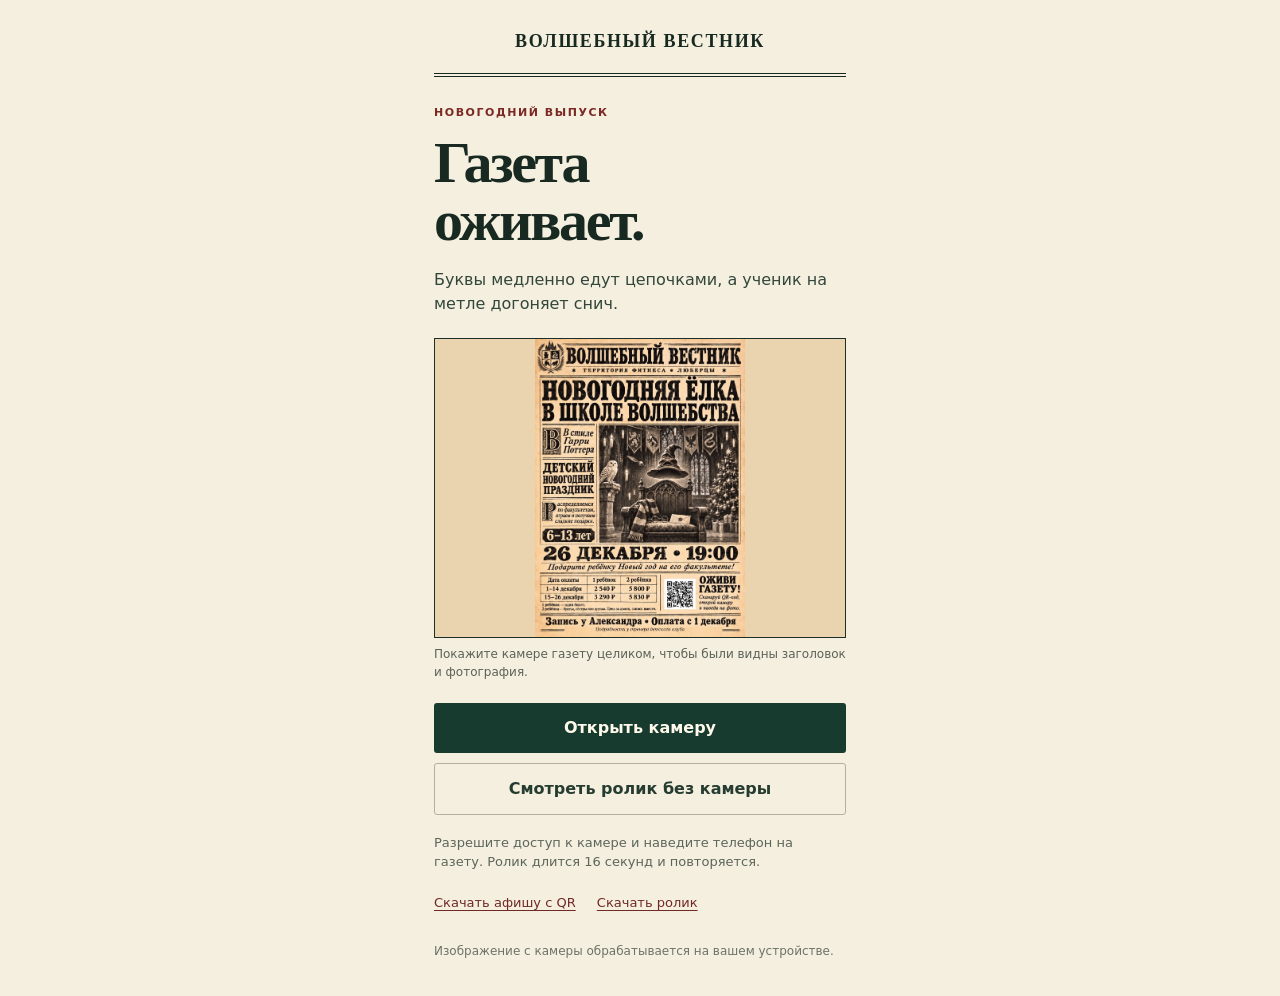
==== site/index.html @ f1f2df40 "Prepare standalone mobile AR newspaper for free static hosting" ====
<!doctype html>
<html lang="ru">
<head>
  <meta charset="utf-8">
  <meta name="viewport" content="width=device-width,initial-scale=1,viewport-fit=cover">
  <meta name="theme-color" content="#18352e">
  <title>Оживи волшебную газету</title>
  <link rel="stylesheet" href="style.css?v=7">
  <script src="app-motion.js?v=7" type="module"></script>
</head>
<body>
  <main id="intro">
    <p class="masthead">ВОЛШЕБНЫЙ ВЕСТНИК</p>
    <div class="rule"></div>
    <p class="eyebrow">НОВОГОДНИЙ ВЫПУСК</p>
    <h1>Газета<br>оживает.</h1>
    <p class="lead">Буквы медленно едут цепочками, а ученик на метле догоняет снич.</p>
    <figure><img src="poster.png?v=7" alt="Новогодняя газета, которая оживает при наведении камеры"><figcaption>Покажите камере газету целиком, чтобы были видны заголовок и фотография.</figcaption></figure>
    <button id="start" class="primary" type="button">Открыть камеру</button>
    <button id="preview" class="secondary" type="button">Смотреть ролик без камеры</button>
    <p id="intro-status" role="status" aria-live="polite"></p>
    <p class="note">Разрешите доступ к камере и наведите телефон на газету. Ролик длится 16 секунд и повторяется.</p>
    <a class="download" href="poster.png?v=7" download="Afisha_yolka_s_QR.png">Скачать афишу с QR</a> <a class="download" href="ozhivshaya_gazeta.mp4?v=7" download="Ozhivshaya_gazeta.mp4">Скачать ролик</a>
    <p class="privacy">Изображение с камеры обрабатывается на вашем устройстве.</p>
  </main>
  <section id="camera" aria-label="Камера волшебной газеты" hidden>
    <div id="scene-root">
      <video id="camera-feed" autoplay playsinline webkit-playsinline muted aria-hidden="true"></video>
      <div id="film-layer" aria-hidden="true"><video id="ar-film" src="ozhivshaya_gazeta.mp4?v=7" poster="poster.png?v=7" playsinline webkit-playsinline muted loop preload="auto" disablepictureinpicture></video></div>
    </div>
    <div class="camera-top"><span class="camera-label">ВОЛШЕБНЫЙ ВЕСТНИК</span><button id="stop" type="button">Закрыть</button></div>
    <div class="camera-bottom"><p id="tracking-status" role="status" aria-live="polite">Наведите камеру на газету целиком</p><button id="restart-film" type="button">Смотреть сначала</button></div>
  </section>
  <section id="preview-modal" role="dialog" aria-modal="true" aria-label="Ожившая газета" hidden>
    <button id="close-preview" type="button">Закрыть</button>
    <p>Ожившая газета</p>
    <video id="preview-film" src="ozhivshaya_gazeta.mp4?v=7" poster="poster.png" playsinline muted loop controls preload="metadata" aria-label="Ролик с буквами, которые едут цепочками по всей газете"></video><p id="preview-status" role="status" aria-live="polite"></p>
    <p class="note">Этот ролик появится поверх газеты при наведении камеры.</p>
  </section>
</body>
</html>
---- site/style.css ----
*{box-sizing:border-box}body{margin:0;background:#f4efdf;color:#172921;font:16px/1.5 system-ui,-apple-system,BlinkMacSystemFont,"Segoe UI",sans-serif}button,a{-webkit-tap-highlight-color:transparent}button{font:inherit;min-height:48px;cursor:pointer}button:focus-visible,a:focus-visible{outline:3px solid #ad652c;outline-offset:4px}#intro{max-width:460px;margin:auto;padding:28px 24px 36px}.masthead{font-family:Georgia,serif;font-size:18px;font-weight:700;letter-spacing:.09em;text-align:center;margin:0}.rule{height:4px;border-top:1px solid;border-bottom:1px solid;margin:18px 0 28px}.eyebrow{font-size:11px;letter-spacing:.14em;font-weight:700;color:#7c2925;margin:0 0 12px}h1{font:700 clamp(44px,11vw,58px)/1 Georgia,serif;letter-spacing:-.04em;margin:0 0 18px}.lead{margin:0 0 22px;color:#32463a}figure{margin:0 0 22px}figure img{display:block;width:100%;max-height:240px;object-fit:cover;border:1px solid #1d2f25}figcaption{font-size:12px;color:#5b6256;margin-top:7px}.primary,.secondary{display:block;width:100%;padding:13px 16px;border:0;border-radius:3px;font-weight:650}.primary{background:#183b30;color:#fff9eb}.primary:disabled{opacity:.65;cursor:wait}.secondary{background:transparent;border:1px solid #b2b09e;color:#263c30;margin-top:10px}.note{font-size:13px;color:#5c665a;margin:18px 0}.privacy{font-size:12px;color:#6c7367;margin:22px 0 0}.download{font-size:13px;color:#702925;text-underline-offset:3px}#intro-status{font-size:14px;color:#7e2824;white-space:pre-line;margin:14px 0}#camera{position:fixed;inset:0;background:transparent;z-index:10}#scene-root{position:absolute;inset:0}#scene-root a-scene{position:absolute;inset:0;width:100%;height:100%}.camera-top,.camera-bottom{position:absolute;z-index:20;color:white;left:0;right:0;pointer-events:none}.camera-top{top:0;padding:max(16px,env(safe-area-inset-top)) 16px 18px;display:flex;align-items:center;justify-content:space-between;gap:12px;background:linear-gradient(#000b,transparent)}.camera-label{font:700 12px Georgia,serif;letter-spacing:.06em}.camera-top button,#close-preview{pointer-events:auto;border:1px solid #ffffff70;background:#172921db;color:#fff;padding:10px 16px;border-radius:3px;min-height:44px}.camera-bottom{bottom:0;padding:32px 18px max(24px,env(safe-area-inset-bottom));text-align:center;background:linear-gradient(transparent,#000b)}.camera-bottom p{font-size:17px;font-weight:600;margin:0 0 6px}.camera-bottom span{font-size:12px;opacity:.85}#preview-modal{position:fixed;inset:0;z-index:30;overflow:auto;padding:26px 20px 35px;background:#142b24;color:#fff9eb;text-align:center}#preview-modal[hidden],#camera[hidden]{display:none}#close-preview{display:block;margin:0 0 24px auto}#preview-modal canvas{display:block;width:100%;height:auto;max-width:660px;max-height:70vh;object-fit:contain;margin:15px auto;border:1px solid #c3ae72}#preview-modal .note{color:#d2d2bd;max-width:430px;margin:16px auto}body.scanning{background:transparent}body.scanning #intro{visibility:hidden}body.scanning>video{z-index:0!important;position:fixed!important}body.scanning .a-canvas{z-index:1!important}@media(prefers-reduced-motion:reduce){*{scroll-behavior:auto}}
figure img{max-height:300px;object-fit:contain;background:#ead4af}#preview-modal video{display:block;width:auto;max-width:100%;height:auto;max-height:76vh;margin:12px auto;border:1px solid #c3ae72;background:#e9d1aa}#preview-status{color:#f6cf99}.download{display:inline-block;margin-right:16px;margin-bottom:8px}.camera-bottom button{pointer-events:auto;background:#152d26dd;color:#fff6df;border:1px solid #ffffff70;padding:9px 16px;border-radius:3px;font-size:14px;min-height:44px}@media(max-width:440px){#preview-modal{padding:12px 12px 20px}#close-preview{margin-bottom:8px}#preview-modal>p{margin:8px 0}#preview-modal video{max-height:73vh}}

/* Native camera and inline movie share one viewport on phones and desktop. */
html{width:100%;min-height:100%;-webkit-text-size-adjust:100%}
body{width:100%;min-height:100svh}body.scanning{overflow:hidden;background:#111}
#camera{overflow:hidden;background:#111;isolation:isolate;height:100%;height:100dvh}
#scene-root{overflow:hidden;z-index:0}
#camera-feed{position:absolute;inset:0;display:block;width:100%;height:100%;object-fit:cover;object-position:50% 50%;z-index:0}
#film-layer{position:absolute;inset:0;z-index:1;opacity:0;pointer-events:none;overflow:hidden}
#film-layer.is-tracked{opacity:1}
#ar-film{position:absolute;left:0;top:0;display:block;width:1055px;height:1491px;max-width:none;max-height:none;object-fit:fill;transform-origin:0 0;will-change:transform;backface-visibility:hidden}
#camera-feed::-webkit-media-controls,#ar-film::-webkit-media-controls{display:none!important}
@media(max-width:600px){#intro{width:100%;padding:22px 20px 28px}.camera-bottom{padding-left:16px;padding-right:16px}.camera-bottom p{font-size:16px}}
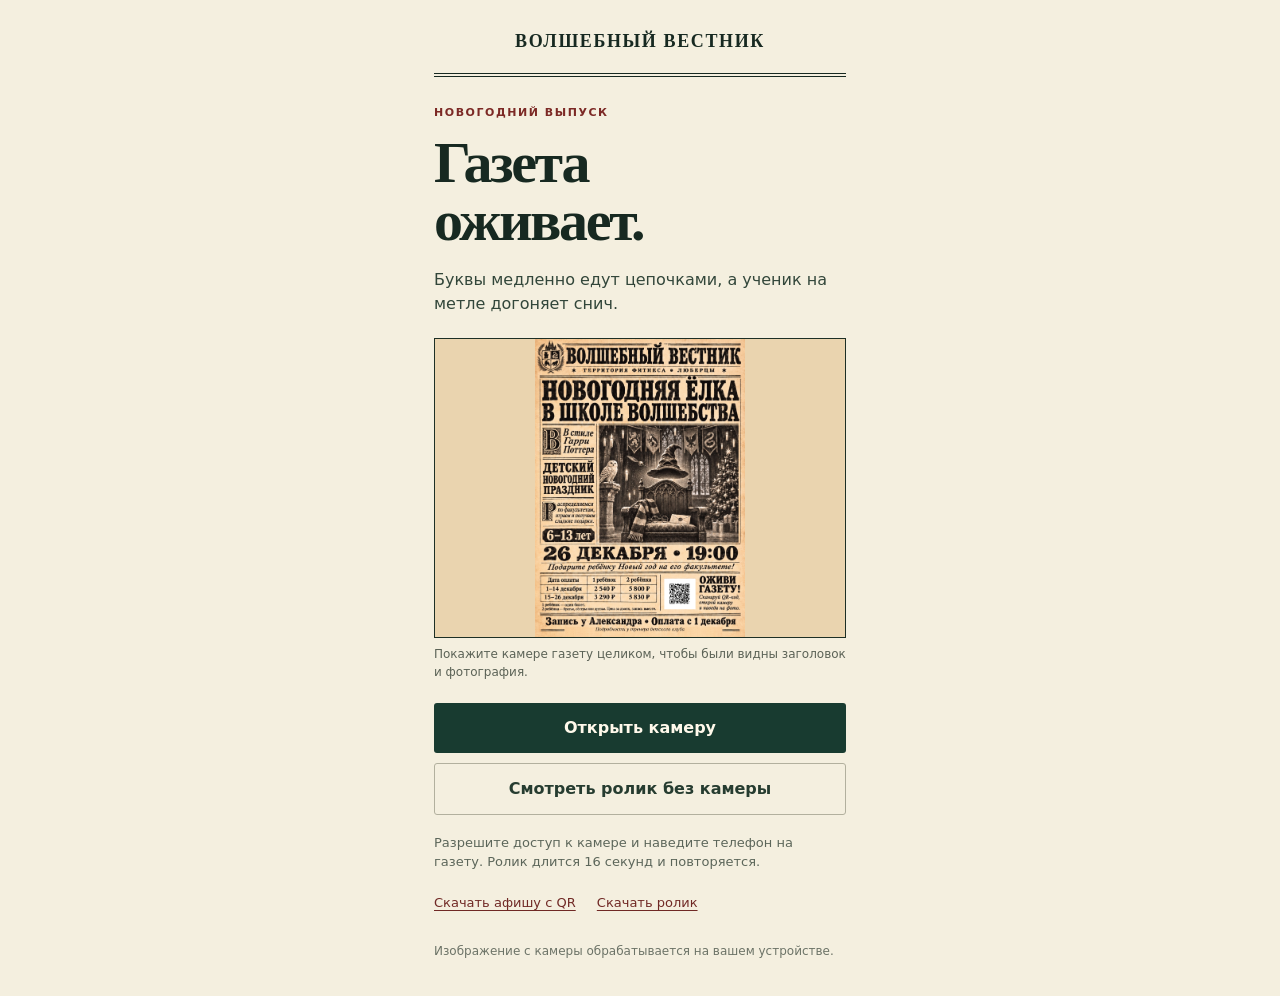
==== commit 3092cf12: "Publish Render QR in poster and film; preserve mobile AR playback" ====
--- a/site/index.html
+++ b/site/index.html
@@ -5,8 +5,8 @@
   <meta name="viewport" content="width=device-width,initial-scale=1,viewport-fit=cover">
   <meta name="theme-color" content="#18352e">
   <title>Оживи волшебную газету</title>
-  <link rel="stylesheet" href="style.css?v=7">
-  <script src="app-motion.js?v=7" type="module"></script>
+  <link rel="stylesheet" href="style.css?v=8">
+  <script src="app-motion.js?v=8" type="module"></script>
 </head>
 <body>
   <main id="intro">
@@ -15,18 +15,18 @@
     <p class="eyebrow">НОВОГОДНИЙ ВЫПУСК</p>
     <h1>Газета<br>оживает.</h1>
     <p class="lead">Буквы медленно едут цепочками, а ученик на метле догоняет снич.</p>
-    <figure><img src="poster.png?v=7" alt="Новогодняя газета, которая оживает при наведении камеры"><figcaption>Покажите камере газету целиком, чтобы были видны заголовок и фотография.</figcaption></figure>
+    <figure><img src="poster.png?v=8" alt="Новогодняя газета, которая оживает при наведении камеры"><figcaption>Покажите камере газету целиком, чтобы были видны заголовок и фотография.</figcaption></figure>
     <button id="start" class="primary" type="button">Открыть камеру</button>
     <button id="preview" class="secondary" type="button">Смотреть ролик без камеры</button>
     <p id="intro-status" role="status" aria-live="polite"></p>
     <p class="note">Разрешите доступ к камере и наведите телефон на газету. Ролик длится 16 секунд и повторяется.</p>
-    <a class="download" href="poster.png?v=7" download="Afisha_yolka_s_QR.png">Скачать афишу с QR</a> <a class="download" href="ozhivshaya_gazeta.mp4?v=7" download="Ozhivshaya_gazeta.mp4">Скачать ролик</a>
+    <a class="download" href="poster.png?v=8" download="Afisha_yolka_s_QR.png">Скачать афишу с QR</a> <a class="download" href="ozhivshaya_gazeta.mp4?v=8" download="Ozhivshaya_gazeta.mp4">Скачать ролик</a>
     <p class="privacy">Изображение с камеры обрабатывается на вашем устройстве.</p>
   </main>
   <section id="camera" aria-label="Камера волшебной газеты" hidden>
     <div id="scene-root">
       <video id="camera-feed" autoplay playsinline webkit-playsinline muted aria-hidden="true"></video>
-      <div id="film-layer" aria-hidden="true"><video id="ar-film" src="ozhivshaya_gazeta.mp4?v=7" poster="poster.png?v=7" playsinline webkit-playsinline muted loop preload="auto" disablepictureinpicture></video></div>
+      <div id="film-layer" aria-hidden="true"><video id="ar-film" src="ozhivshaya_gazeta.mp4?v=8" poster="poster.png?v=8" playsinline webkit-playsinline muted loop preload="auto" disablepictureinpicture></video></div>
     </div>
     <div class="camera-top"><span class="camera-label">ВОЛШЕБНЫЙ ВЕСТНИК</span><button id="stop" type="button">Закрыть</button></div>
     <div class="camera-bottom"><p id="tracking-status" role="status" aria-live="polite">Наведите камеру на газету целиком</p><button id="restart-film" type="button">Смотреть сначала</button></div>
@@ -34,7 +34,7 @@
   <section id="preview-modal" role="dialog" aria-modal="true" aria-label="Ожившая газета" hidden>
     <button id="close-preview" type="button">Закрыть</button>
     <p>Ожившая газета</p>
-    <video id="preview-film" src="ozhivshaya_gazeta.mp4?v=7" poster="poster.png" playsinline muted loop controls preload="metadata" aria-label="Ролик с буквами, которые едут цепочками по всей газете"></video><p id="preview-status" role="status" aria-live="polite"></p>
+    <video id="preview-film" src="ozhivshaya_gazeta.mp4?v=8" poster="poster.png" playsinline muted loop controls preload="metadata" aria-label="Ролик с буквами, которые едут цепочками по всей газете"></video><p id="preview-status" role="status" aria-live="polite"></p>
     <p class="note">Этот ролик появится поверх газеты при наведении камеры.</p>
   </section>
 </body>
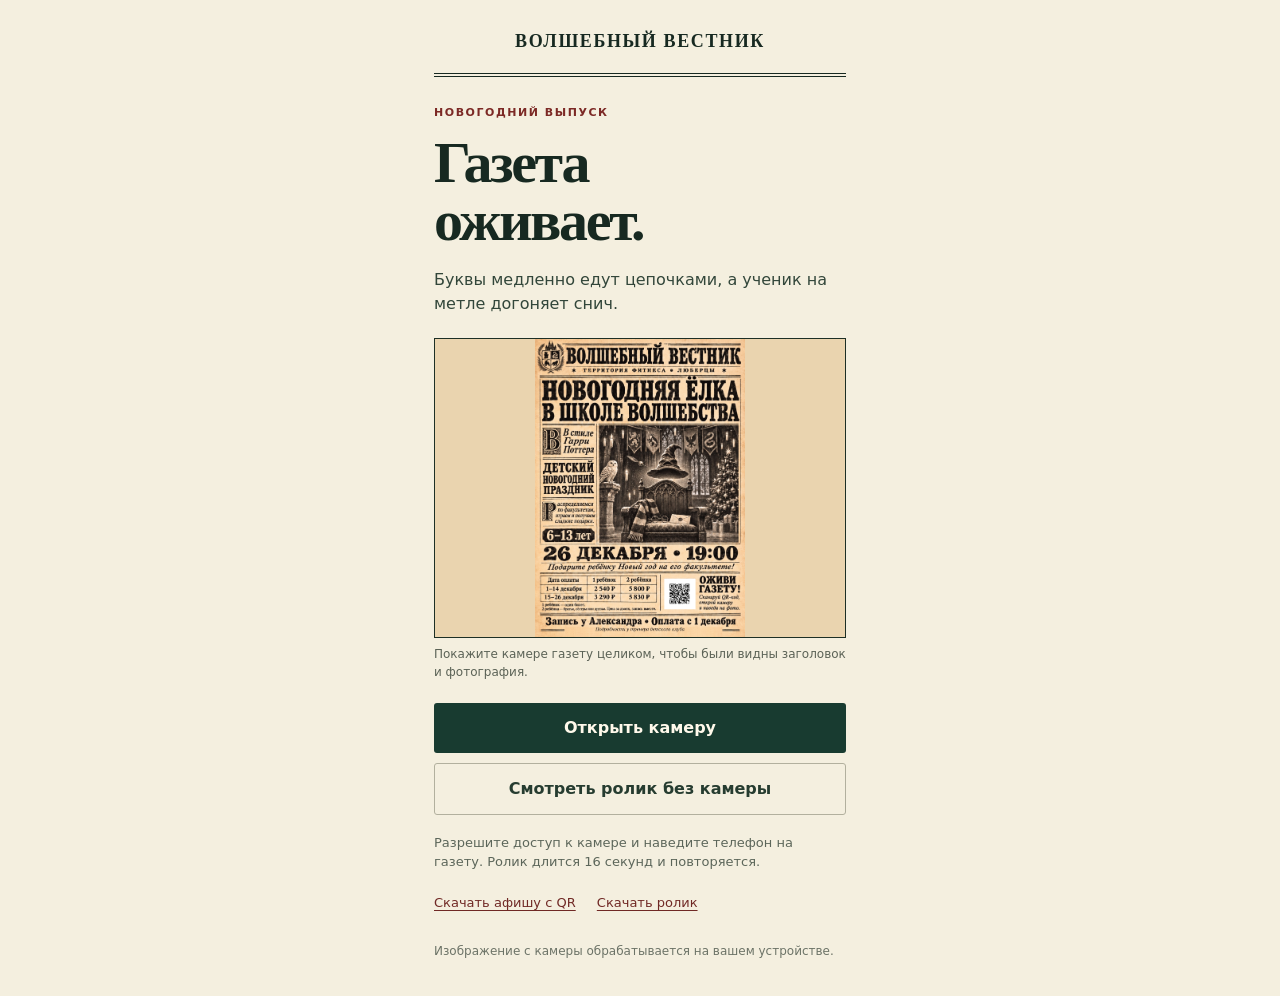
==== commit 72cbdbaa: "Point newspaper and film QR to verified GitHub Pages host" ====
--- a/site/index.html
+++ b/site/index.html
@@ -5,8 +5,8 @@
   <meta name="viewport" content="width=device-width,initial-scale=1,viewport-fit=cover">
   <meta name="theme-color" content="#18352e">
   <title>Оживи волшебную газету</title>
-  <link rel="stylesheet" href="style.css?v=8">
-  <script src="app-motion.js?v=8" type="module"></script>
+  <link rel="stylesheet" href="style.css?v=9">
+  <script src="app-motion.js?v=9" type="module"></script>
 </head>
 <body>
   <main id="intro">
@@ -15,18 +15,18 @@
     <p class="eyebrow">НОВОГОДНИЙ ВЫПУСК</p>
     <h1>Газета<br>оживает.</h1>
     <p class="lead">Буквы медленно едут цепочками, а ученик на метле догоняет снич.</p>
-    <figure><img src="poster.png?v=8" alt="Новогодняя газета, которая оживает при наведении камеры"><figcaption>Покажите камере газету целиком, чтобы были видны заголовок и фотография.</figcaption></figure>
+    <figure><img src="poster.png?v=9" alt="Новогодняя газета, которая оживает при наведении камеры"><figcaption>Покажите камере газету целиком, чтобы были видны заголовок и фотография.</figcaption></figure>
     <button id="start" class="primary" type="button">Открыть камеру</button>
     <button id="preview" class="secondary" type="button">Смотреть ролик без камеры</button>
     <p id="intro-status" role="status" aria-live="polite"></p>
     <p class="note">Разрешите доступ к камере и наведите телефон на газету. Ролик длится 16 секунд и повторяется.</p>
-    <a class="download" href="poster.png?v=8" download="Afisha_yolka_s_QR.png">Скачать афишу с QR</a> <a class="download" href="ozhivshaya_gazeta.mp4?v=8" download="Ozhivshaya_gazeta.mp4">Скачать ролик</a>
+    <a class="download" href="poster.png?v=9" download="Afisha_yolka_s_QR.png">Скачать афишу с QR</a> <a class="download" href="ozhivshaya_gazeta.mp4?v=9" download="Ozhivshaya_gazeta.mp4">Скачать ролик</a>
     <p class="privacy">Изображение с камеры обрабатывается на вашем устройстве.</p>
   </main>
   <section id="camera" aria-label="Камера волшебной газеты" hidden>
     <div id="scene-root">
       <video id="camera-feed" autoplay playsinline webkit-playsinline muted aria-hidden="true"></video>
-      <div id="film-layer" aria-hidden="true"><video id="ar-film" src="ozhivshaya_gazeta.mp4?v=8" poster="poster.png?v=8" playsinline webkit-playsinline muted loop preload="auto" disablepictureinpicture></video></div>
+      <div id="film-layer" aria-hidden="true"><video id="ar-film" src="ozhivshaya_gazeta.mp4?v=9" poster="poster.png?v=9" playsinline webkit-playsinline muted loop preload="auto" disablepictureinpicture></video></div>
     </div>
     <div class="camera-top"><span class="camera-label">ВОЛШЕБНЫЙ ВЕСТНИК</span><button id="stop" type="button">Закрыть</button></div>
     <div class="camera-bottom"><p id="tracking-status" role="status" aria-live="polite">Наведите камеру на газету целиком</p><button id="restart-film" type="button">Смотреть сначала</button></div>
@@ -34,7 +34,7 @@
   <section id="preview-modal" role="dialog" aria-modal="true" aria-label="Ожившая газета" hidden>
     <button id="close-preview" type="button">Закрыть</button>
     <p>Ожившая газета</p>
-    <video id="preview-film" src="ozhivshaya_gazeta.mp4?v=8" poster="poster.png" playsinline muted loop controls preload="metadata" aria-label="Ролик с буквами, которые едут цепочками по всей газете"></video><p id="preview-status" role="status" aria-live="polite"></p>
+    <video id="preview-film" src="ozhivshaya_gazeta.mp4?v=9" poster="poster.png" playsinline muted loop controls preload="metadata" aria-label="Ролик с буквами, которые едут цепочками по всей газете"></video><p id="preview-status" role="status" aria-live="polite"></p>
     <p class="note">Этот ролик появится поверх газеты при наведении камеры.</p>
   </section>
 </body>
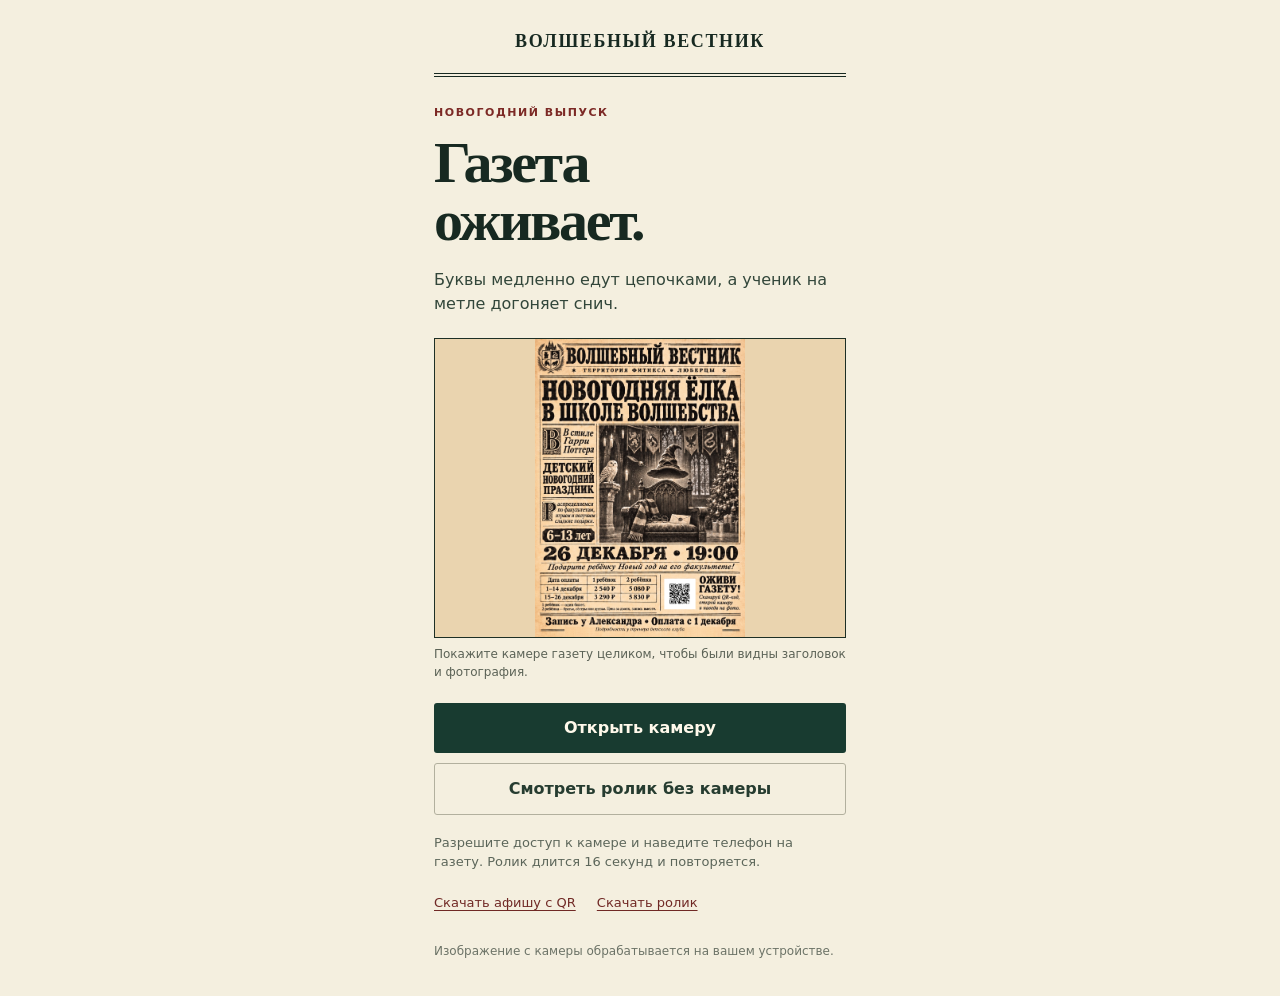
==== commit 98297847: "Fix early two-child price to 5080 RUB in poster and animated letter trains" ====
--- a/site/index.html
+++ b/site/index.html
@@ -5,8 +5,8 @@
   <meta name="viewport" content="width=device-width,initial-scale=1,viewport-fit=cover">
   <meta name="theme-color" content="#18352e">
   <title>Оживи волшебную газету</title>
-  <link rel="stylesheet" href="style.css?v=9">
-  <script src="app-motion.js?v=9" type="module"></script>
+  <link rel="stylesheet" href="style.css?v=10">
+  <script src="app-motion.js?v=10" type="module"></script>
 </head>
 <body>
   <main id="intro">
@@ -15,18 +15,18 @@
     <p class="eyebrow">НОВОГОДНИЙ ВЫПУСК</p>
     <h1>Газета<br>оживает.</h1>
     <p class="lead">Буквы медленно едут цепочками, а ученик на метле догоняет снич.</p>
-    <figure><img src="poster.png?v=9" alt="Новогодняя газета, которая оживает при наведении камеры"><figcaption>Покажите камере газету целиком, чтобы были видны заголовок и фотография.</figcaption></figure>
+    <figure><img src="poster.png?v=10" alt="Новогодняя газета, которая оживает при наведении камеры"><figcaption>Покажите камере газету целиком, чтобы были видны заголовок и фотография.</figcaption></figure>
     <button id="start" class="primary" type="button">Открыть камеру</button>
     <button id="preview" class="secondary" type="button">Смотреть ролик без камеры</button>
     <p id="intro-status" role="status" aria-live="polite"></p>
     <p class="note">Разрешите доступ к камере и наведите телефон на газету. Ролик длится 16 секунд и повторяется.</p>
-    <a class="download" href="poster.png?v=9" download="Afisha_yolka_s_QR.png">Скачать афишу с QR</a> <a class="download" href="ozhivshaya_gazeta.mp4?v=9" download="Ozhivshaya_gazeta.mp4">Скачать ролик</a>
+    <a class="download" href="poster.png?v=10" download="Afisha_yolka_s_QR.png">Скачать афишу с QR</a> <a class="download" href="ozhivshaya_gazeta.mp4?v=10" download="Ozhivshaya_gazeta.mp4">Скачать ролик</a>
     <p class="privacy">Изображение с камеры обрабатывается на вашем устройстве.</p>
   </main>
   <section id="camera" aria-label="Камера волшебной газеты" hidden>
     <div id="scene-root">
       <video id="camera-feed" autoplay playsinline webkit-playsinline muted aria-hidden="true"></video>
-      <div id="film-layer" aria-hidden="true"><video id="ar-film" src="ozhivshaya_gazeta.mp4?v=9" poster="poster.png?v=9" playsinline webkit-playsinline muted loop preload="auto" disablepictureinpicture></video></div>
+      <div id="film-layer" aria-hidden="true"><video id="ar-film" src="ozhivshaya_gazeta.mp4?v=10" poster="poster.png?v=10" playsinline webkit-playsinline muted loop preload="auto" disablepictureinpicture></video></div>
     </div>
     <div class="camera-top"><span class="camera-label">ВОЛШЕБНЫЙ ВЕСТНИК</span><button id="stop" type="button">Закрыть</button></div>
     <div class="camera-bottom"><p id="tracking-status" role="status" aria-live="polite">Наведите камеру на газету целиком</p><button id="restart-film" type="button">Смотреть сначала</button></div>
@@ -34,7 +34,7 @@
   <section id="preview-modal" role="dialog" aria-modal="true" aria-label="Ожившая газета" hidden>
     <button id="close-preview" type="button">Закрыть</button>
     <p>Ожившая газета</p>
-    <video id="preview-film" src="ozhivshaya_gazeta.mp4?v=9" poster="poster.png" playsinline muted loop controls preload="metadata" aria-label="Ролик с буквами, которые едут цепочками по всей газете"></video><p id="preview-status" role="status" aria-live="polite"></p>
+    <video id="preview-film" src="ozhivshaya_gazeta.mp4?v=10" poster="poster.png" playsinline muted loop controls preload="metadata" aria-label="Ролик с буквами, которые едут цепочками по всей газете"></video><p id="preview-status" role="status" aria-live="polite"></p>
     <p class="note">Этот ролик появится поверх газеты при наведении камеры.</p>
   </section>
 </body>
